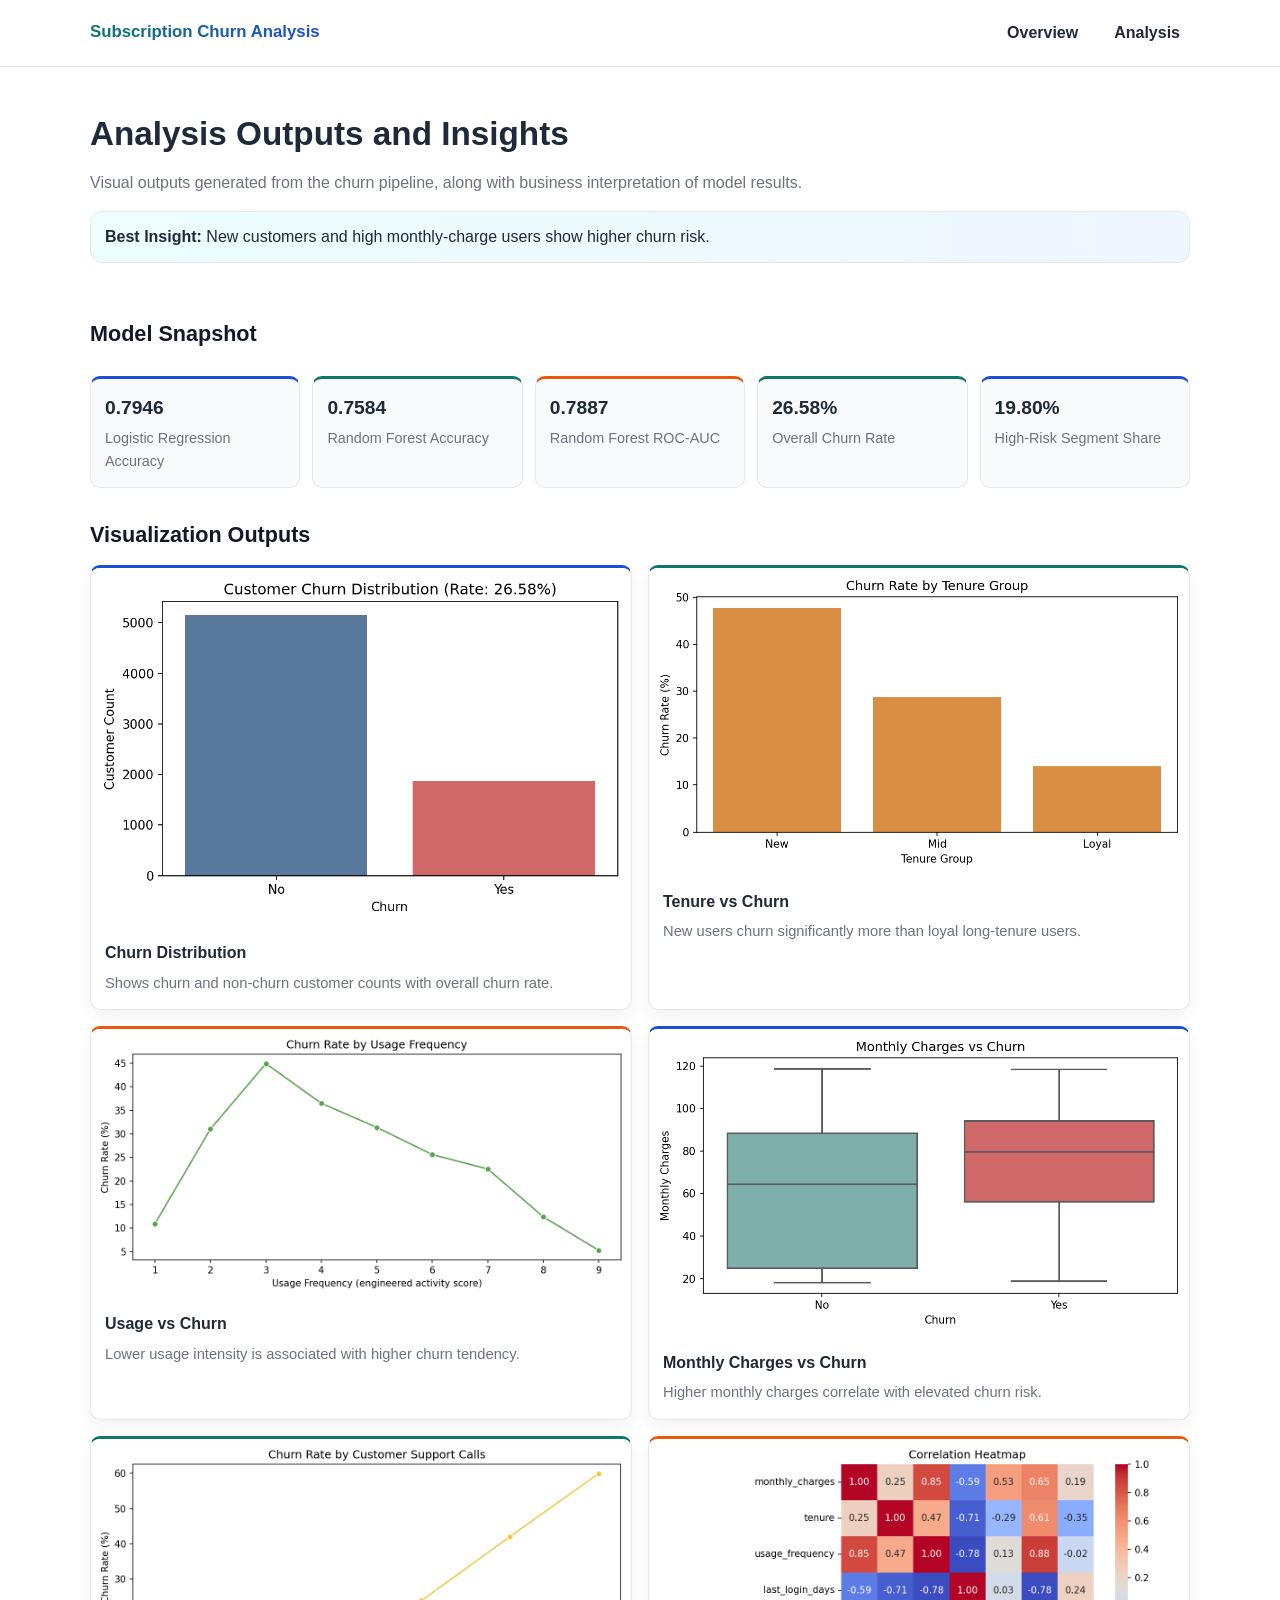
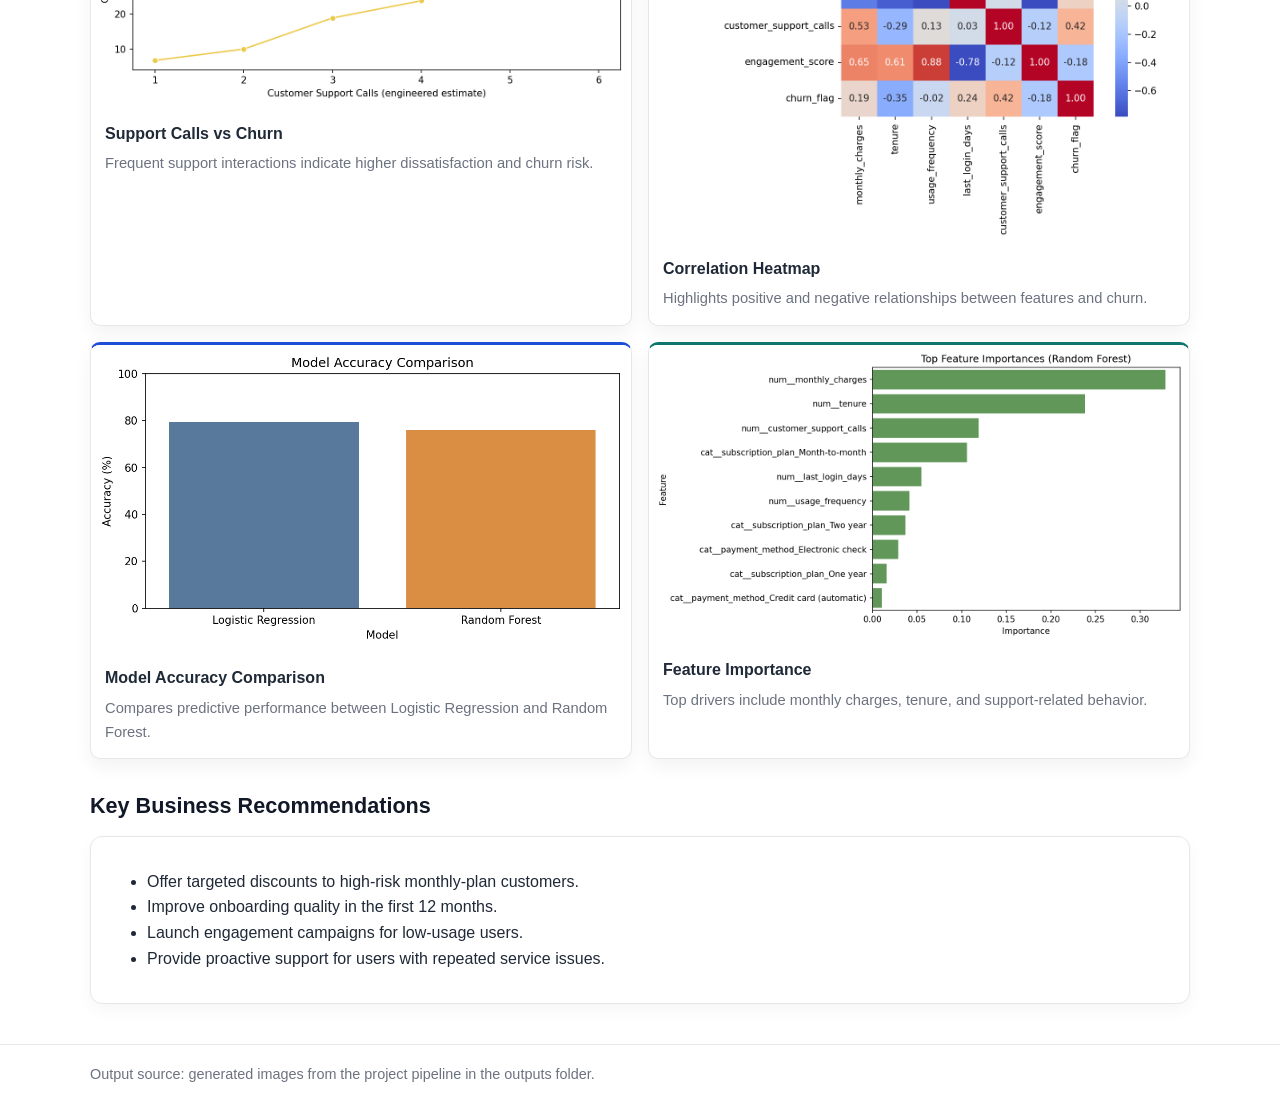
==== templates/analysis.html @ dae89e7d "first commit" ====
<!DOCTYPE html>
<html lang="en">
<head>
	<meta charset="UTF-8" />
	<meta name="viewport" content="width=device-width, initial-scale=1.0" />
	<title>Churn Analysis Outputs</title>
	<link rel="stylesheet" href="style.css" />
</head>
<body>
	<header>
		<div class="container nav">
			<div class="brand">Subscription Churn Analysis</div>
			<nav class="nav-links">
				<a href="index.html">Overview</a>
				<a href="analysis.html">Analysis</a>
			</nav>
		</div>
	</header>

	<main class="container">
		<section class="hero">
			<h1>Analysis Outputs and Insights</h1>
			<p>
				Visual outputs generated from the churn pipeline, along with business interpretation of model results.
			</p>
			<div class="hero-banner">
				<strong>Best Insight:</strong> New customers and high monthly-charge users show higher churn risk.
			</div>
		</section>

		<section class="section">
			<h2>Model Snapshot</h2>
			<div class="kpi-grid">
				<article class="kpi">
					<h3>0.7946</h3>
					<p>Logistic Regression Accuracy</p>
				</article>
				<article class="kpi">
					<h3>0.7584</h3>
					<p>Random Forest Accuracy</p>
				</article>
				<article class="kpi">
					<h3>0.7887</h3>
					<p>Random Forest ROC-AUC</p>
				</article>
				<article class="kpi">
					<h3>26.58%</h3>
					<p>Overall Churn Rate</p>
				</article>
				<article class="kpi">
					<h3>19.80%</h3>
					<p>High-Risk Segment Share</p>
				</article>
			</div>
		</section>

		<section class="section">
			<h2>Visualization Outputs</h2>
			<div class="chart-grid">
				<article class="chart-card">
					<img src="../outputs/churn_rate.png" alt="Churn rate distribution chart" />
					<div class="chart-copy">
						<h3>Churn Distribution</h3>
						<p>Shows churn and non-churn customer counts with overall churn rate.</p>
					</div>
				</article>

				<article class="chart-card">
					<img src="../outputs/tenure_churn.png" alt="Tenure versus churn chart" />
					<div class="chart-copy">
						<h3>Tenure vs Churn</h3>
						<p>New users churn significantly more than loyal long-tenure users.</p>
					</div>
				</article>

				<article class="chart-card">
					<img src="../outputs/usage_churn.png" alt="Usage frequency versus churn chart" />
					<div class="chart-copy">
						<h3>Usage vs Churn</h3>
						<p>Lower usage intensity is associated with higher churn tendency.</p>
					</div>
				</article>

				<article class="chart-card">
					<img src="../outputs/charges_churn.png" alt="Monthly charges versus churn boxplot" />
					<div class="chart-copy">
						<h3>Monthly Charges vs Churn</h3>
						<p>Higher monthly charges correlate with elevated churn risk.</p>
					</div>
				</article>

				<article class="chart-card">
					<img src="../outputs/support_churn.png" alt="Support calls versus churn chart" />
					<div class="chart-copy">
						<h3>Support Calls vs Churn</h3>
						<p>Frequent support interactions indicate higher dissatisfaction and churn risk.</p>
					</div>
				</article>

				<article class="chart-card">
					<img src="../outputs/correlation_heatmap.png" alt="Correlation heatmap" />
					<div class="chart-copy">
						<h3>Correlation Heatmap</h3>
						<p>Highlights positive and negative relationships between features and churn.</p>
					</div>
				</article>

				<article class="chart-card">
					<img src="../outputs/model_accuracy.png" alt="Model accuracy comparison chart" />
					<div class="chart-copy">
						<h3>Model Accuracy Comparison</h3>
						<p>Compares predictive performance between Logistic Regression and Random Forest.</p>
					</div>
				</article>

				<article class="chart-card">
					<img src="../outputs/feature_importance.png" alt="Feature importance chart" />
					<div class="chart-copy">
						<h3>Feature Importance</h3>
						<p>Top drivers include monthly charges, tenure, and support-related behavior.</p>
					</div>
				</article>
			</div>
		</section>

		<section class="section">
			<h2>Key Business Recommendations</h2>
			<div class="card">
				<ul>
					<li>Offer targeted discounts to high-risk monthly-plan customers.</li>
					<li>Improve onboarding quality in the first 12 months.</li>
					<li>Launch engagement campaigns for low-usage users.</li>
					<li>Provide proactive support for users with repeated service issues.</li>
				</ul>
			</div>
		</section>
	</main>

	<footer>
		<div class="container">
			Output source: generated images from the project pipeline in the outputs folder.
		</div>
	</footer>
</body>
</html>
---- templates/style.css ----
/* Clean white-theme styling for project pages */
:root {
  --bg: #ffffff;
  --text: #1f2937;
  --muted: #6b7280;
  --line: #e5e7eb;
  --primary: #0f766e;
  --secondary: #1d4ed8;
  --accent: #ea580c;
  --warn: #dc2626;
  --primary-soft: #ecfeff;
  --secondary-soft: #eff6ff;
  --accent-soft: #fff7ed;
  --card: #f9fafb;
}

* {
  box-sizing: border-box;
}

body {
  margin: 0;
  font-family: "Segoe UI", Tahoma, Geneva, Verdana, sans-serif;
  background: var(--bg);
  color: var(--text);
  line-height: 1.6;
}

.container {
  width: min(1100px, 92%);
  margin: 0 auto;
}

header {
  border-bottom: 1px solid var(--line);
  background: #fff;
  position: sticky;
  top: 0;
  z-index: 10;
}

.nav {
  display: flex;
  justify-content: space-between;
  align-items: center;
  padding: 14px 0;
}

.brand {
  font-size: 1.05rem;
  font-weight: 700;
  color: var(--primary);
  background: linear-gradient(90deg, var(--primary), var(--secondary));
  -webkit-background-clip: text;
  background-clip: text;
  color: transparent;
}

.nav-links {
  display: flex;
  gap: 16px;
}

.nav-links a {
  text-decoration: none;
  color: var(--text);
  font-weight: 600;
  padding: 6px 10px;
  border-radius: 8px;
}

.nav-links a:hover {
  color: var(--secondary);
  background: var(--secondary-soft);
}

.hero {
  padding: 40px 0 24px;
}

.hero h1 {
  margin: 0 0 10px;
  font-size: clamp(1.5rem, 2.6vw, 2.2rem);
}

.hero p {
  margin: 0;
  color: var(--muted);
}

.hero-actions {
  display: flex;
  flex-wrap: wrap;
  gap: 12px;
  margin-top: 18px;
}

.button {
  display: inline-flex;
  align-items: center;
  justify-content: center;
  min-height: 44px;
  padding: 0 16px;
  border-radius: 999px;
  border: 1px solid transparent;
  font-weight: 700;
  text-decoration: none;
  transition: transform 0.2s ease, box-shadow 0.2s ease, background-color 0.2s ease,
    color 0.2s ease, border-color 0.2s ease;
}

.button:hover {
  transform: translateY(-1px);
}

.button-primary {
  background: linear-gradient(90deg, var(--primary), var(--secondary));
  color: #fff;
  box-shadow: 0 10px 20px rgba(29, 78, 216, 0.16);
}

.button-primary:hover {
  box-shadow: 0 14px 24px rgba(29, 78, 216, 0.22);
  color: #fff;
}

.button-secondary {
  background: #fff;
  color: var(--text);
  border-color: var(--line);
}

.button-secondary:hover {
  border-color: #c9dcff;
  background: var(--secondary-soft);
  color: var(--secondary);
}

.hero-banner {
  margin-top: 16px;
  border: 1px solid var(--line);
  background: linear-gradient(90deg, var(--primary-soft), var(--secondary-soft));
  border-radius: 12px;
  padding: 12px 14px;
}

.chip-row {
  display: flex;
  flex-wrap: wrap;
  gap: 8px;
  margin-top: 10px;
}

.chip {
  font-size: 0.82rem;
  font-weight: 600;
  border: 1px solid transparent;
  border-radius: 999px;
  padding: 5px 10px;
}

.chip.primary {
  color: var(--primary);
  background: var(--primary-soft);
  border-color: #bfe7e5;
}

.chip.secondary {
  color: var(--secondary);
  background: var(--secondary-soft);
  border-color: #c9dcff;
}

.chip.accent {
  color: var(--accent);
  background: var(--accent-soft);
  border-color: #ffd9b0;
}

.kpi-grid {
  display: grid;
  grid-template-columns: repeat(5, minmax(120px, 1fr));
  gap: 12px;
  margin: 24px 0 30px;
}

.kpi {
  background: var(--card);
  border: 1px solid var(--line);
  border-radius: 10px;
  padding: 14px;
  border-top: 3px solid var(--secondary);
}

.kpi:nth-child(2n) {
  border-top-color: var(--primary);
}

.kpi:nth-child(3n) {
  border-top-color: var(--accent);
}

.kpi h3 {
  margin: 0;
  font-size: 1.2rem;
}

.kpi p {
  margin: 4px 0 0;
  color: var(--muted);
  font-size: 0.9rem;
}

.section {
  margin: 30px 0;
}

.section h2 {
  margin: 0 0 12px;
  font-size: 1.35rem;
  color: #111827;
}

.card {
  border: 1px solid var(--line);
  border-radius: 12px;
  padding: 16px;
  background: #fff;
  box-shadow: 0 6px 18px rgba(15, 23, 42, 0.04);
}

.note {
  border-left: 4px solid var(--primary);
  background: var(--primary-soft);
  padding: 12px;
  border-radius: 6px;
}

.chart-grid {
  display: grid;
  grid-template-columns: repeat(2, minmax(280px, 1fr));
  gap: 16px;
}

.chart-card {
  border: 1px solid var(--line);
  border-radius: 10px;
  background: #fff;
  overflow: hidden;
  box-shadow: 0 8px 18px rgba(15, 23, 42, 0.05);
}

.chart-card:nth-child(3n + 1) {
  border-top: 3px solid var(--secondary);
}

.chart-card:nth-child(3n + 2) {
  border-top: 3px solid var(--primary);
}

.chart-card:nth-child(3n + 3) {
  border-top: 3px solid var(--accent);
}

.chart-card img {
  width: 100%;
  display: block;
  background: #fff;
}

.chart-copy {
  padding: 12px 14px 14px;
}

.chart-copy h3 {
  margin: 0 0 6px;
  font-size: 1rem;
}

.chart-copy p {
  margin: 0;
  color: var(--muted);
  font-size: 0.92rem;
}

.chart-copy ul {
  margin: 8px 0 0;
  color: var(--muted);
  padding-left: 18px;
  font-size: 0.9rem;
}

.insight-grid {
  display: grid;
  grid-template-columns: repeat(3, minmax(180px, 1fr));
  gap: 12px;
  margin: 18px 0 10px;
}

.insight-card {
  border: 1px solid var(--line);
  border-radius: 10px;
  padding: 12px;
  background: #fff;
}

.insight-card h3 {
  margin: 0;
  font-size: 1rem;
}

.insight-card p {
  margin: 4px 0 0;
  color: var(--muted);
  font-size: 0.88rem;
}

.insight-card.primary {
  background: var(--primary-soft);
  border-color: #bfe7e5;
}

.insight-card.secondary {
  background: var(--secondary-soft);
  border-color: #c9dcff;
}

.insight-card.accent {
  background: var(--accent-soft);
  border-color: #ffd9b0;
}

footer {
  margin-top: 40px;
  border-top: 1px solid var(--line);
  color: var(--muted);
  font-size: 0.9rem;
  padding: 18px 0 28px;
}

@media (max-width: 860px) {
  .hero-actions {
    flex-direction: column;
    align-items: stretch;
  }

  .kpi-grid {
    grid-template-columns: repeat(2, minmax(140px, 1fr));
  }

  .chart-grid {
    grid-template-columns: 1fr;
  }

  .insight-grid {
    grid-template-columns: 1fr;
  }
}
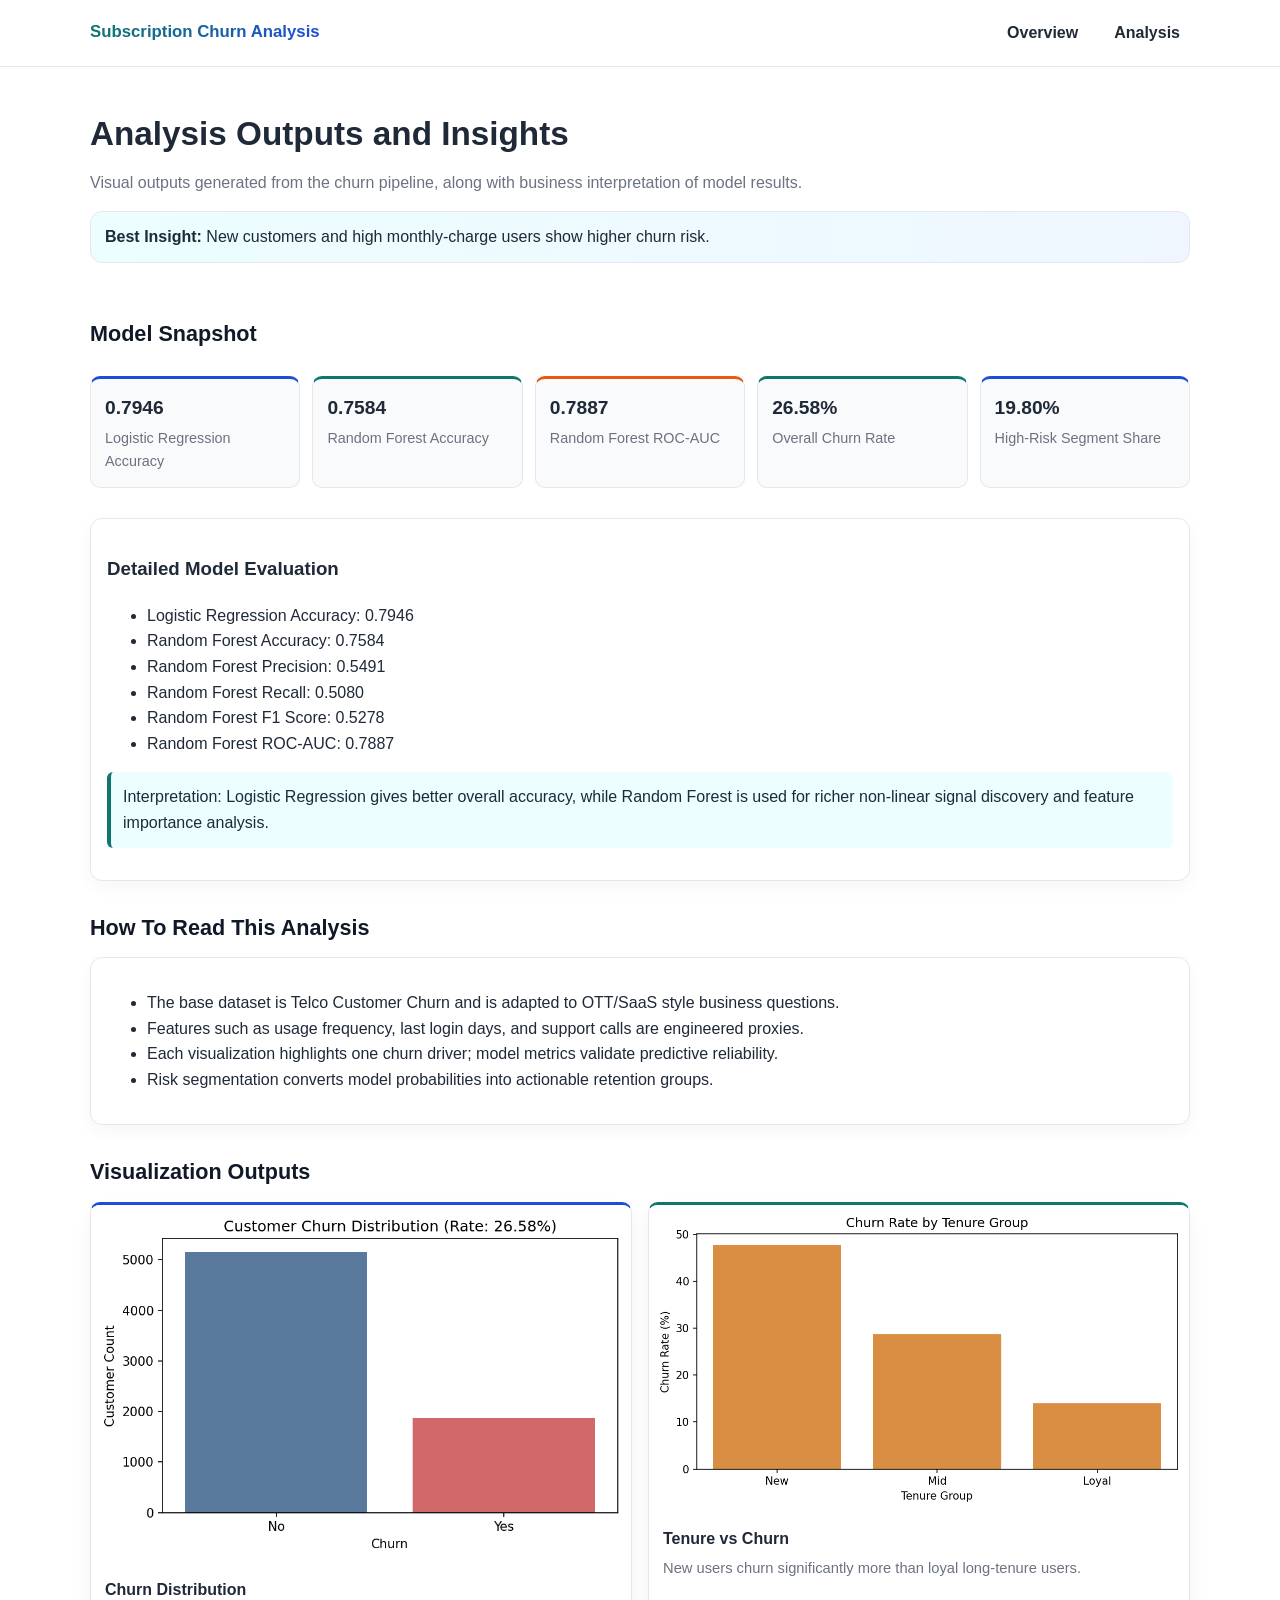
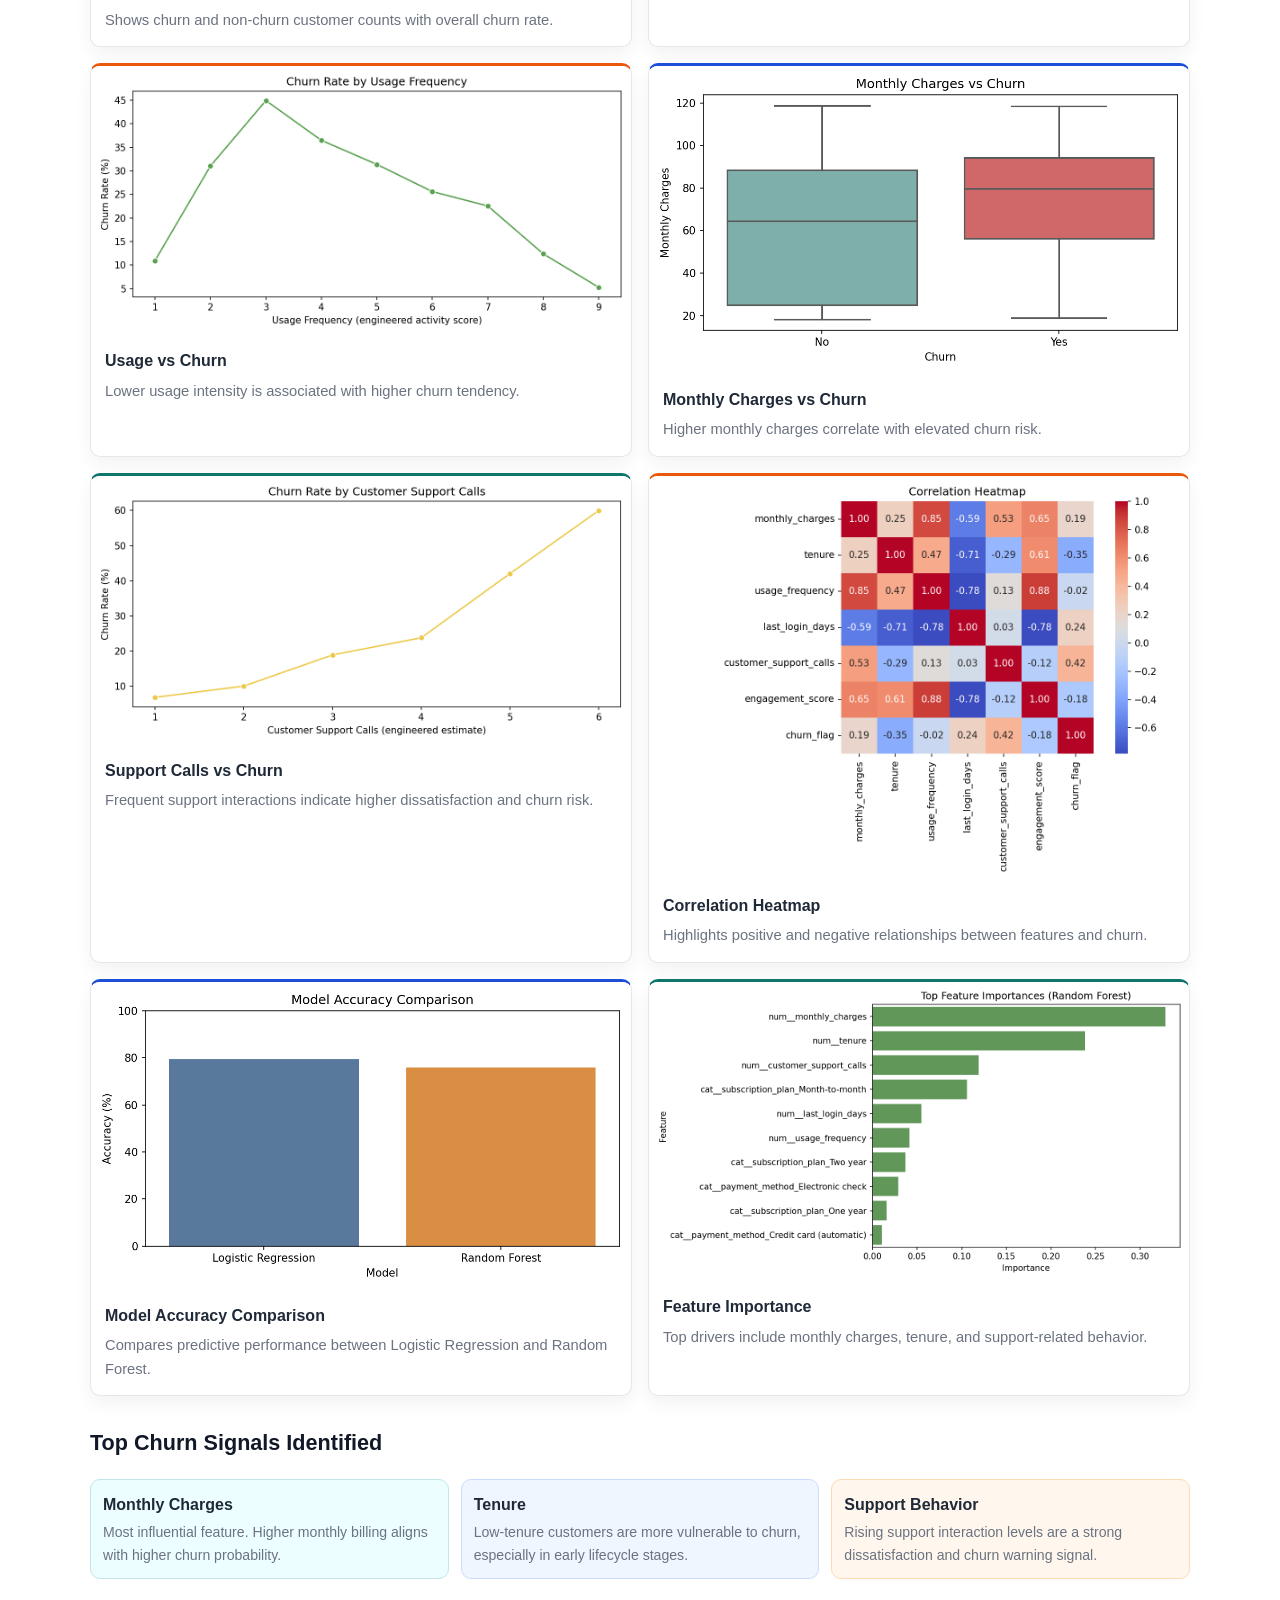
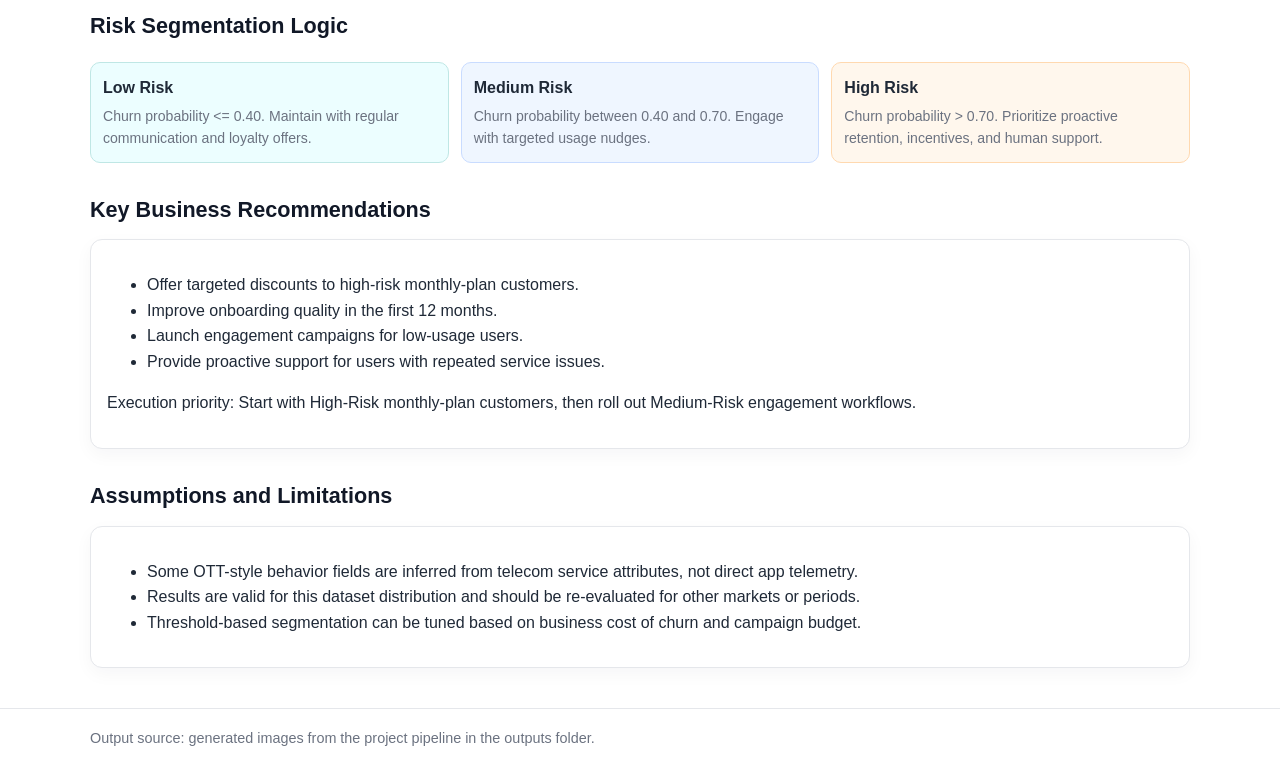
==== commit 2ecdea14: "first commit" ====
--- a/templates/analysis.html
+++ b/templates/analysis.html
@@ -4,15 +4,15 @@
 	<meta charset="UTF-8" />
 	<meta name="viewport" content="width=device-width, initial-scale=1.0" />
 	<title>Churn Analysis Outputs</title>
-	<link rel="stylesheet" href="style.css" />
+	<link rel="stylesheet" href="/templates/style.css" />
 </head>
 <body>
 	<header>
 		<div class="container nav">
 			<div class="brand">Subscription Churn Analysis</div>
 			<nav class="nav-links">
-				<a href="index.html">Overview</a>
-				<a href="analysis.html">Analysis</a>
+				<a href="/">Overview</a>
+				<a href="/analysis.html">Analysis</a>
 			</nav>
 		</div>
 	</header>
@@ -52,6 +52,32 @@
 					<p>High-Risk Segment Share</p>
 				</article>
 			</div>
+			<div class="card">
+				<h3>Detailed Model Evaluation</h3>
+				<ul>
+					<li>Logistic Regression Accuracy: 0.7946</li>
+					<li>Random Forest Accuracy: 0.7584</li>
+					<li>Random Forest Precision: 0.5491</li>
+					<li>Random Forest Recall: 0.5080</li>
+					<li>Random Forest F1 Score: 0.5278</li>
+					<li>Random Forest ROC-AUC: 0.7887</li>
+				</ul>
+				<p class="note">
+					Interpretation: Logistic Regression gives better overall accuracy, while Random Forest is used for richer non-linear signal discovery and feature importance analysis.
+				</p>
+			</div>
+		</section>
+
+		<section class="section">
+			<h2>How To Read This Analysis</h2>
+			<div class="card">
+				<ul>
+					<li>The base dataset is Telco Customer Churn and is adapted to OTT/SaaS style business questions.</li>
+					<li>Features such as usage frequency, last login days, and support calls are engineered proxies.</li>
+					<li>Each visualization highlights one churn driver; model metrics validate predictive reliability.</li>
+					<li>Risk segmentation converts model probabilities into actionable retention groups.</li>
+				</ul>
+			</div>
 		</section>
 
 		<section class="section">
@@ -119,6 +145,42 @@
 						<h3>Feature Importance</h3>
 						<p>Top drivers include monthly charges, tenure, and support-related behavior.</p>
 					</div>
+				</article>
+			</div>
+		</section>
+
+		<section class="section">
+			<h2>Top Churn Signals Identified</h2>
+			<div class="insight-grid">
+				<article class="insight-card primary">
+					<h3>Monthly Charges</h3>
+					<p>Most influential feature. Higher monthly billing aligns with higher churn probability.</p>
+				</article>
+				<article class="insight-card secondary">
+					<h3>Tenure</h3>
+					<p>Low-tenure customers are more vulnerable to churn, especially in early lifecycle stages.</p>
+				</article>
+				<article class="insight-card accent">
+					<h3>Support Behavior</h3>
+					<p>Rising support interaction levels are a strong dissatisfaction and churn warning signal.</p>
+				</article>
+			</div>
+		</section>
+
+		<section class="section">
+			<h2>Risk Segmentation Logic</h2>
+			<div class="insight-grid">
+				<article class="insight-card primary">
+					<h3>Low Risk</h3>
+					<p>Churn probability <= 0.40. Maintain with regular communication and loyalty offers.</p>
+				</article>
+				<article class="insight-card secondary">
+					<h3>Medium Risk</h3>
+					<p>Churn probability between 0.40 and 0.70. Engage with targeted usage nudges.</p>
+				</article>
+				<article class="insight-card accent">
+					<h3>High Risk</h3>
+					<p>Churn probability > 0.70. Prioritize proactive retention, incentives, and human support.</p>
 				</article>
 			</div>
 		</section>
@@ -131,6 +193,20 @@
 					<li>Improve onboarding quality in the first 12 months.</li>
 					<li>Launch engagement campaigns for low-usage users.</li>
 					<li>Provide proactive support for users with repeated service issues.</li>
+				</ul>
+				<p>
+					Execution priority: Start with High-Risk monthly-plan customers, then roll out Medium-Risk engagement workflows.
+				</p>
+			</div>
+		</section>
+
+		<section class="section">
+			<h2>Assumptions and Limitations</h2>
+			<div class="card">
+				<ul>
+					<li>Some OTT-style behavior fields are inferred from telecom service attributes, not direct app telemetry.</li>
+					<li>Results are valid for this dataset distribution and should be re-evaluated for other markets or periods.</li>
+					<li>Threshold-based segmentation can be tuned based on business cost of churn and campaign budget.</li>
 				</ul>
 			</div>
 		</section>
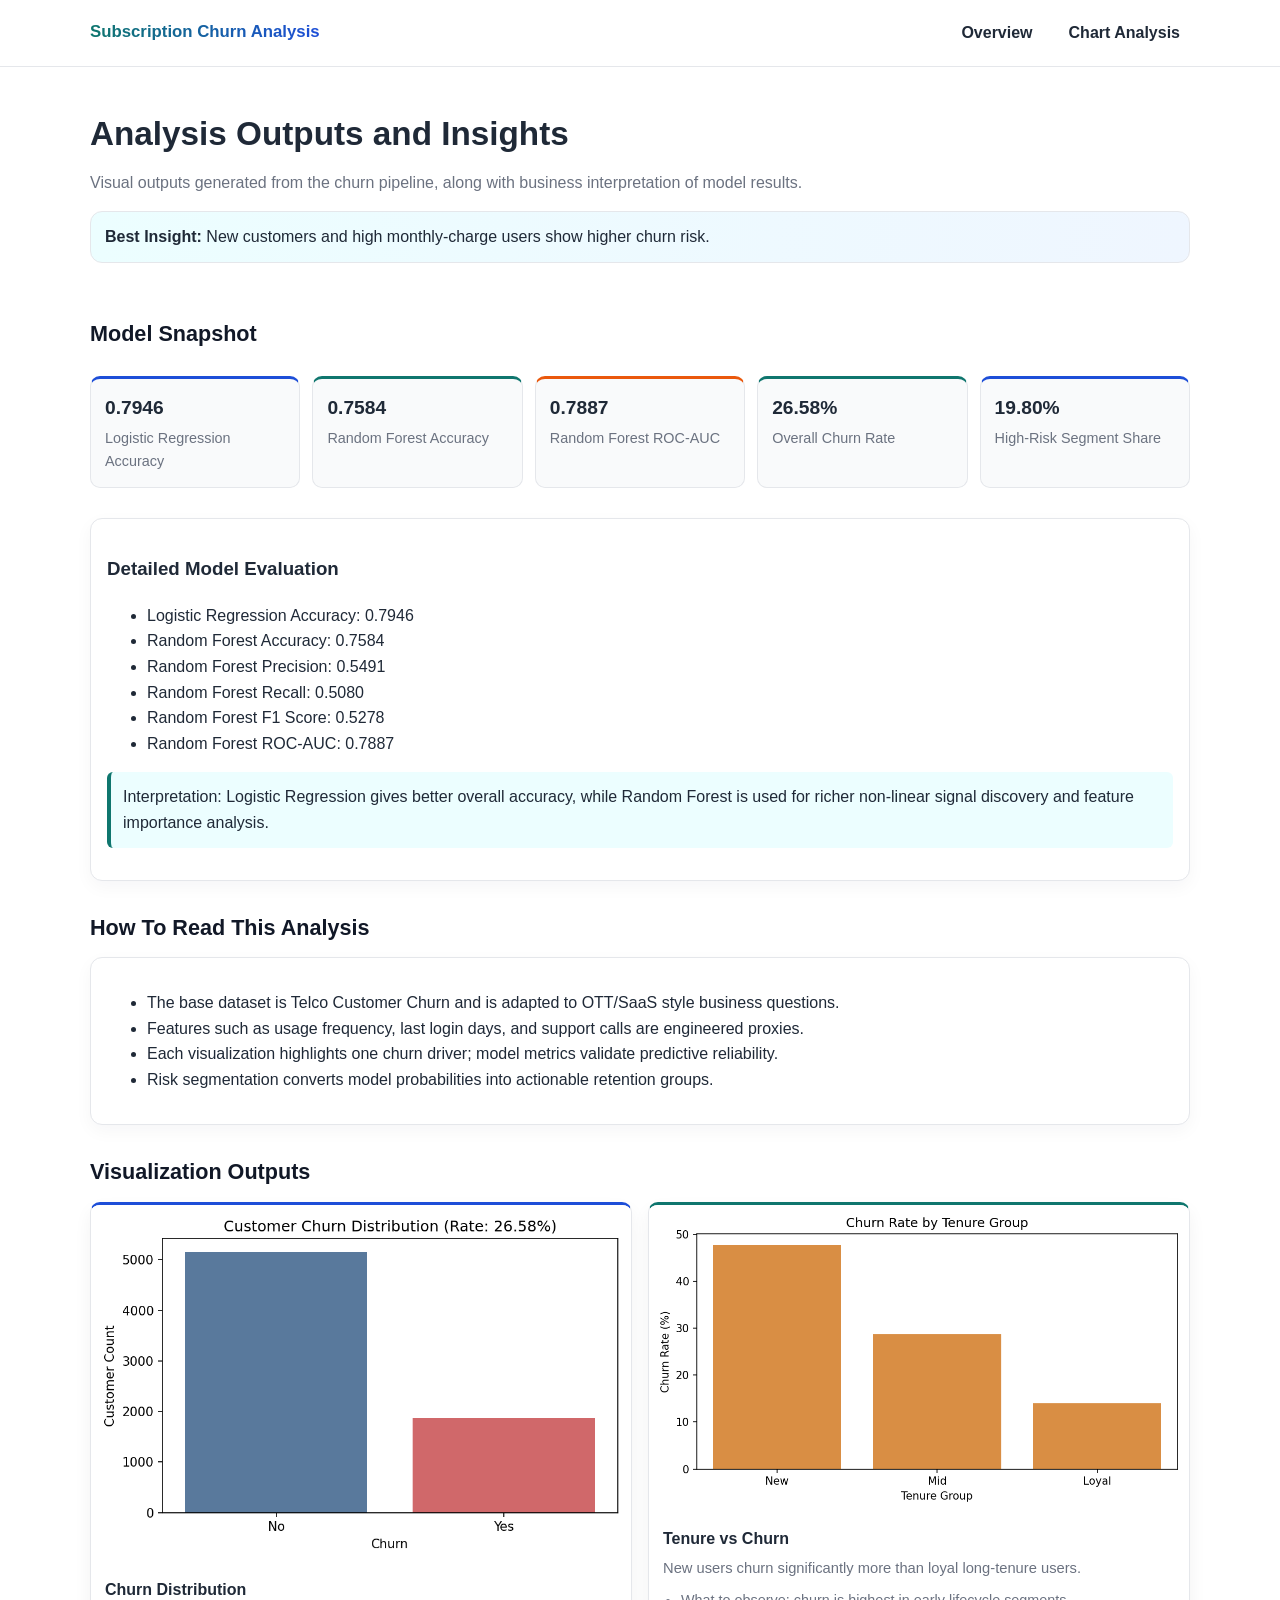
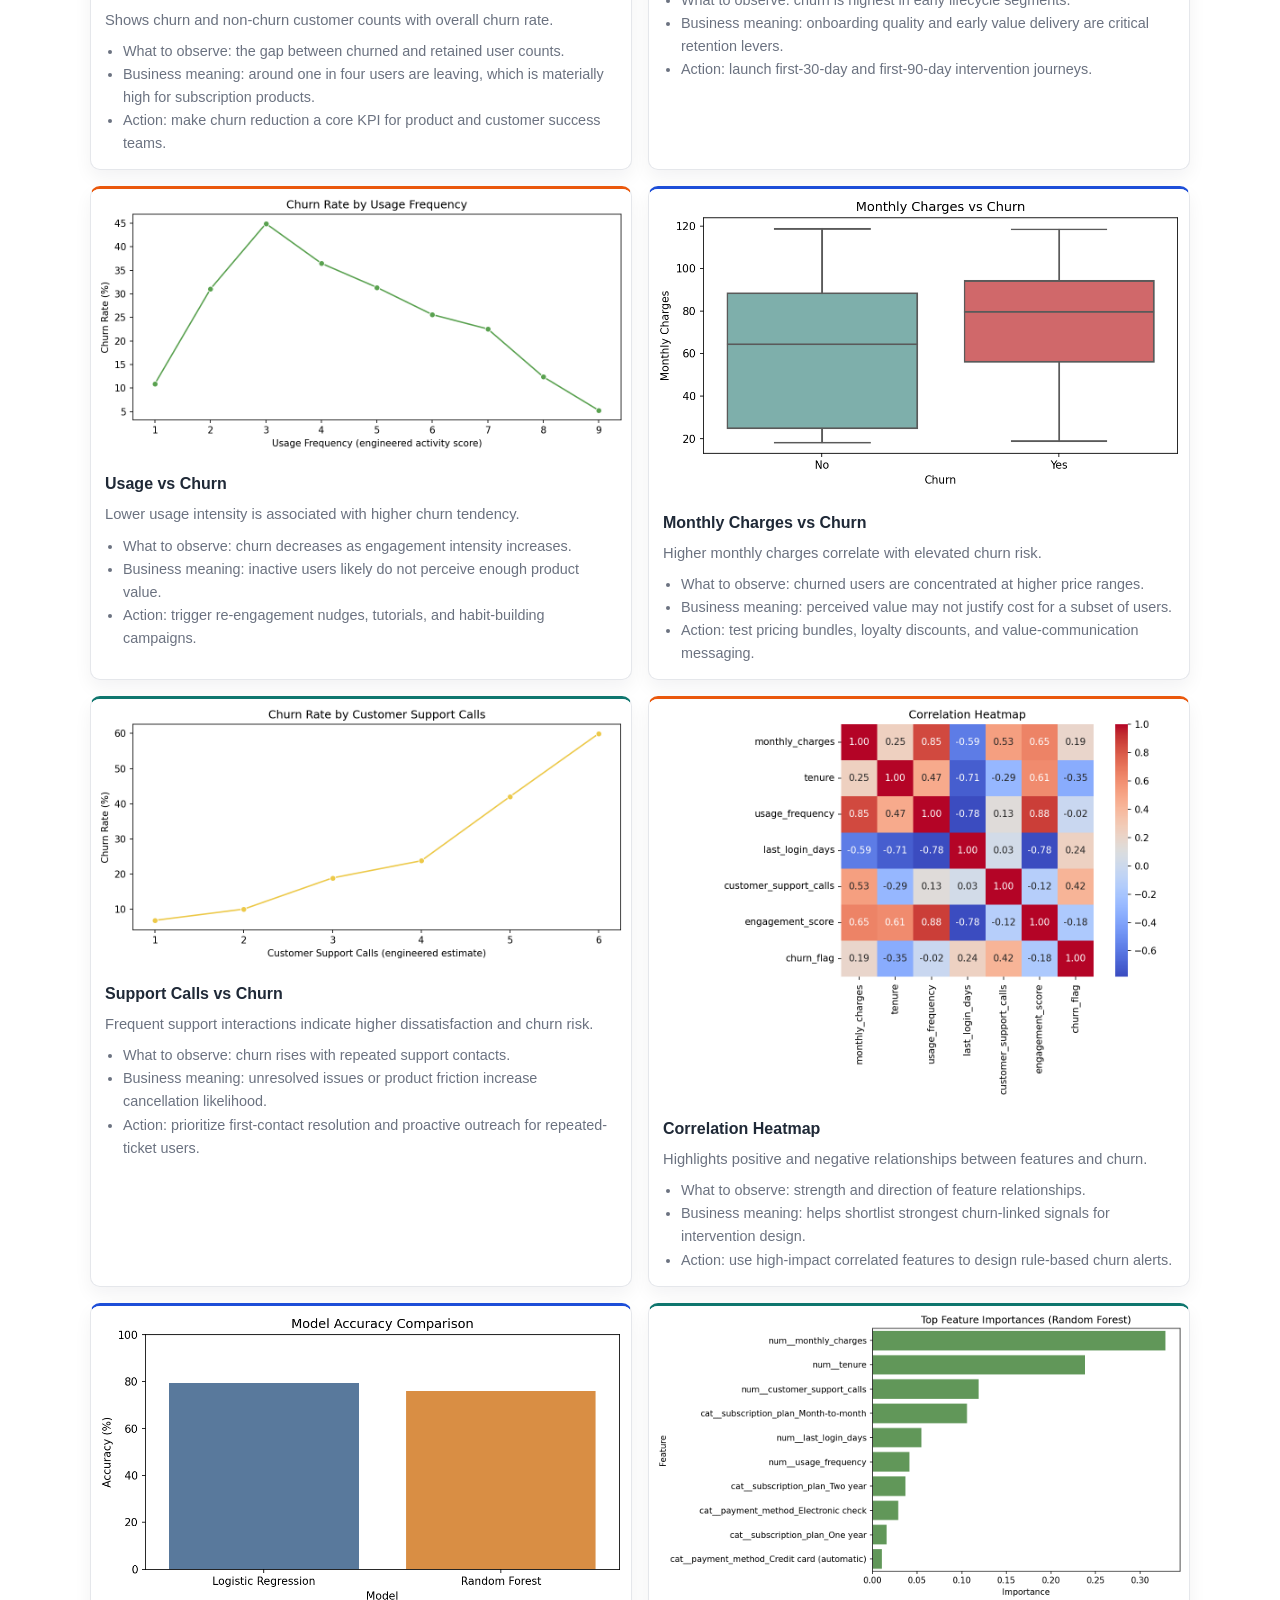
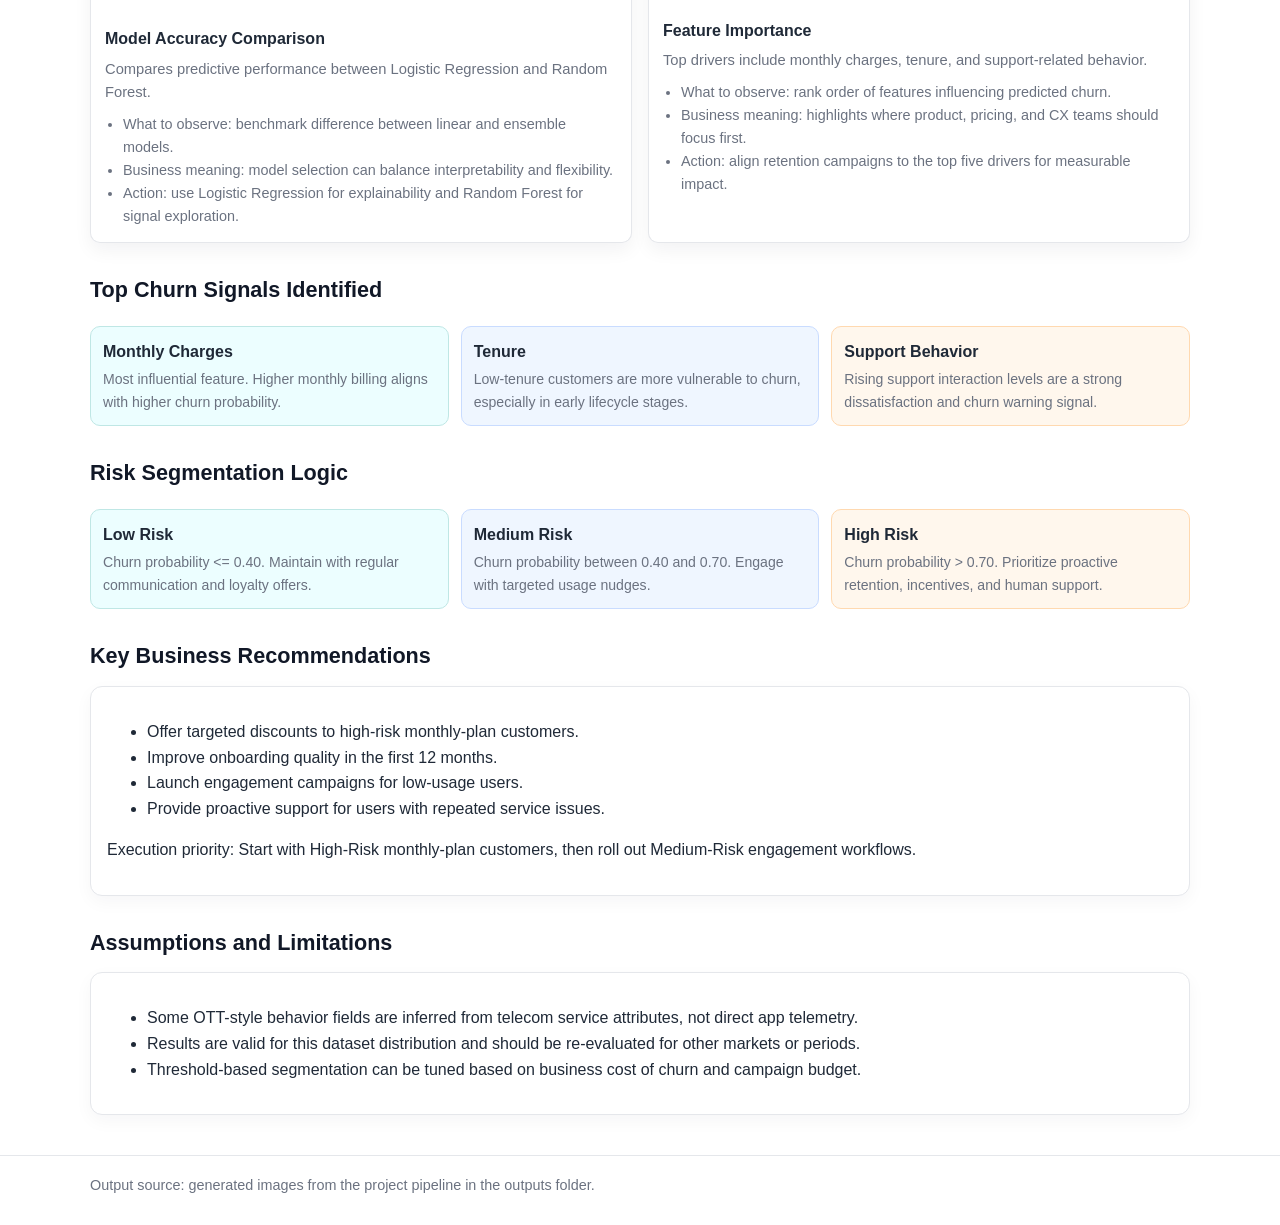
==== commit 965f9cc1: "first commit" ====
--- a/templates/analysis.html
+++ b/templates/analysis.html
@@ -12,7 +12,7 @@
 			<div class="brand">Subscription Churn Analysis</div>
 			<nav class="nav-links">
 				<a href="/">Overview</a>
-				<a href="/analysis.html">Analysis</a>
+				<a href="/analysis.html">Chart Analysis</a>
 			</nav>
 		</div>
 	</header>
@@ -88,6 +88,11 @@
 					<div class="chart-copy">
 						<h3>Churn Distribution</h3>
 						<p>Shows churn and non-churn customer counts with overall churn rate.</p>
+						<ul>
+							<li>What to observe: the gap between churned and retained user counts.</li>
+							<li>Business meaning: around one in four users are leaving, which is materially high for subscription products.</li>
+							<li>Action: make churn reduction a core KPI for product and customer success teams.</li>
+						</ul>
 					</div>
 				</article>
 
@@ -96,6 +101,11 @@
 					<div class="chart-copy">
 						<h3>Tenure vs Churn</h3>
 						<p>New users churn significantly more than loyal long-tenure users.</p>
+						<ul>
+							<li>What to observe: churn is highest in early lifecycle segments.</li>
+							<li>Business meaning: onboarding quality and early value delivery are critical retention levers.</li>
+							<li>Action: launch first-30-day and first-90-day intervention journeys.</li>
+						</ul>
 					</div>
 				</article>
 
@@ -104,6 +114,11 @@
 					<div class="chart-copy">
 						<h3>Usage vs Churn</h3>
 						<p>Lower usage intensity is associated with higher churn tendency.</p>
+						<ul>
+							<li>What to observe: churn decreases as engagement intensity increases.</li>
+							<li>Business meaning: inactive users likely do not perceive enough product value.</li>
+							<li>Action: trigger re-engagement nudges, tutorials, and habit-building campaigns.</li>
+						</ul>
 					</div>
 				</article>
 
@@ -112,6 +127,11 @@
 					<div class="chart-copy">
 						<h3>Monthly Charges vs Churn</h3>
 						<p>Higher monthly charges correlate with elevated churn risk.</p>
+						<ul>
+							<li>What to observe: churned users are concentrated at higher price ranges.</li>
+							<li>Business meaning: perceived value may not justify cost for a subset of users.</li>
+							<li>Action: test pricing bundles, loyalty discounts, and value-communication messaging.</li>
+						</ul>
 					</div>
 				</article>
 
@@ -120,6 +140,11 @@
 					<div class="chart-copy">
 						<h3>Support Calls vs Churn</h3>
 						<p>Frequent support interactions indicate higher dissatisfaction and churn risk.</p>
+						<ul>
+							<li>What to observe: churn rises with repeated support contacts.</li>
+							<li>Business meaning: unresolved issues or product friction increase cancellation likelihood.</li>
+							<li>Action: prioritize first-contact resolution and proactive outreach for repeated-ticket users.</li>
+						</ul>
 					</div>
 				</article>
 
@@ -128,6 +153,11 @@
 					<div class="chart-copy">
 						<h3>Correlation Heatmap</h3>
 						<p>Highlights positive and negative relationships between features and churn.</p>
+						<ul>
+							<li>What to observe: strength and direction of feature relationships.</li>
+							<li>Business meaning: helps shortlist strongest churn-linked signals for intervention design.</li>
+							<li>Action: use high-impact correlated features to design rule-based churn alerts.</li>
+						</ul>
 					</div>
 				</article>
 
@@ -136,6 +166,11 @@
 					<div class="chart-copy">
 						<h3>Model Accuracy Comparison</h3>
 						<p>Compares predictive performance between Logistic Regression and Random Forest.</p>
+						<ul>
+							<li>What to observe: benchmark difference between linear and ensemble models.</li>
+							<li>Business meaning: model selection can balance interpretability and flexibility.</li>
+							<li>Action: use Logistic Regression for explainability and Random Forest for signal exploration.</li>
+						</ul>
 					</div>
 				</article>
 
@@ -144,6 +179,11 @@
 					<div class="chart-copy">
 						<h3>Feature Importance</h3>
 						<p>Top drivers include monthly charges, tenure, and support-related behavior.</p>
+						<ul>
+							<li>What to observe: rank order of features influencing predicted churn.</li>
+							<li>Business meaning: highlights where product, pricing, and CX teams should focus first.</li>
+							<li>Action: align retention campaigns to the top five drivers for measurable impact.</li>
+						</ul>
 					</div>
 				</article>
 			</div>
